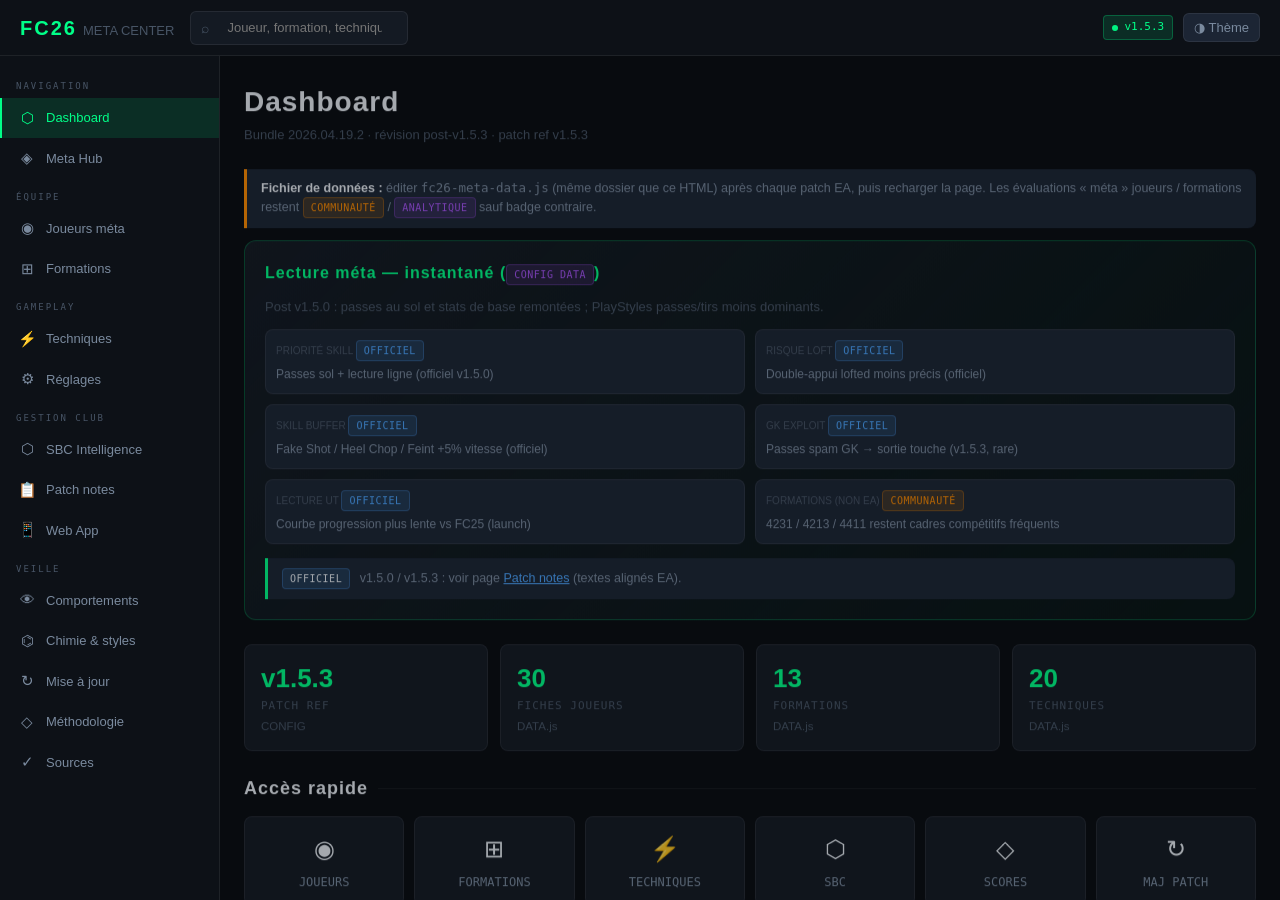
==== index.html @ 1b9f7b13 "Add index.html for GitHub Pages root" ====
<!DOCTYPE html>
<html lang="fr">
<head>
<meta charset="UTF-8">
<meta name="viewport" content="width=device-width, initial-scale=1.0">
<meta http-equiv="refresh" content="0;url=fc26-meta-command-center.html">
<title>FC26 Meta — redirection</title>
<link rel="canonical" href="fc26-meta-command-center.html">
</head>
<body style="font-family:system-ui,sans-serif;background:#0d1117;color:#e8edf3;padding:2rem">
  <p>Chargement de l’application…</p>
  <p><a href="fc26-meta-command-center.html" style="color:#4da6ff">Ouvrir FC26 Meta Command Center</a></p>
</body>
</html>
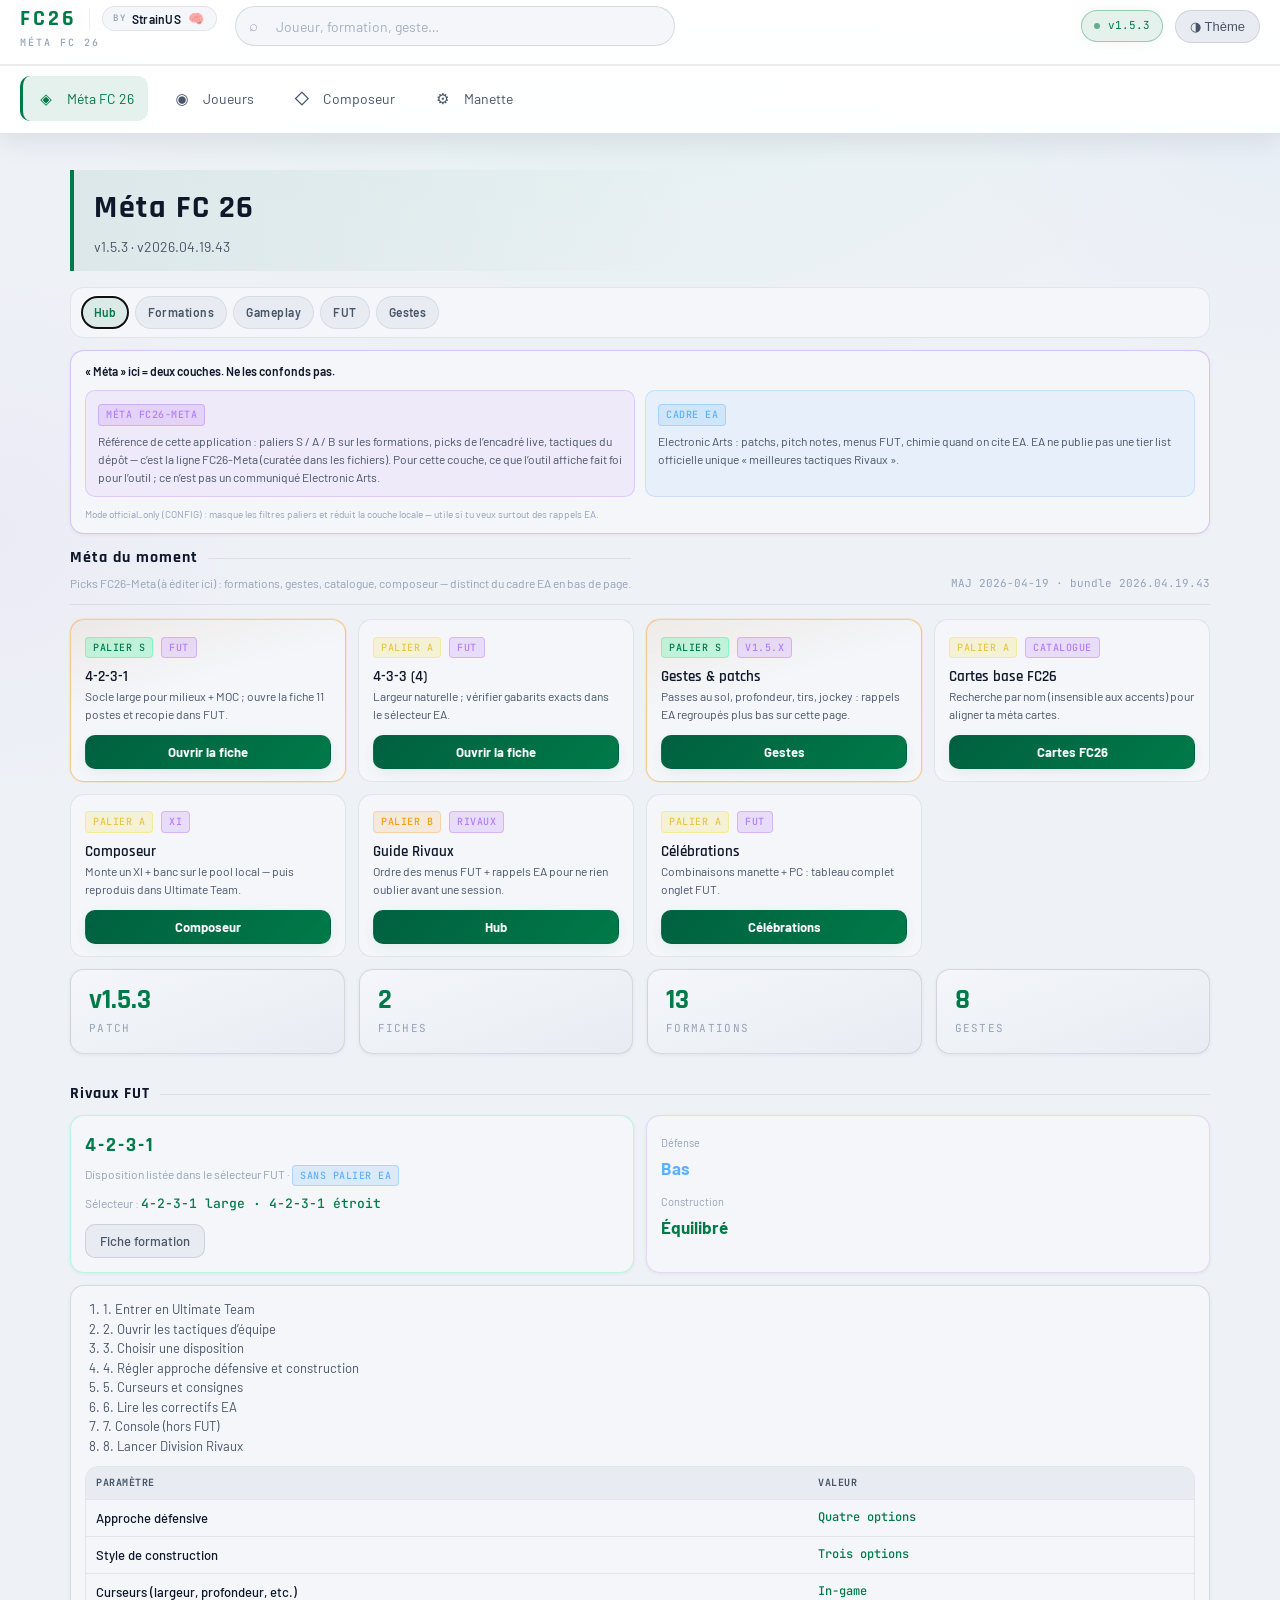
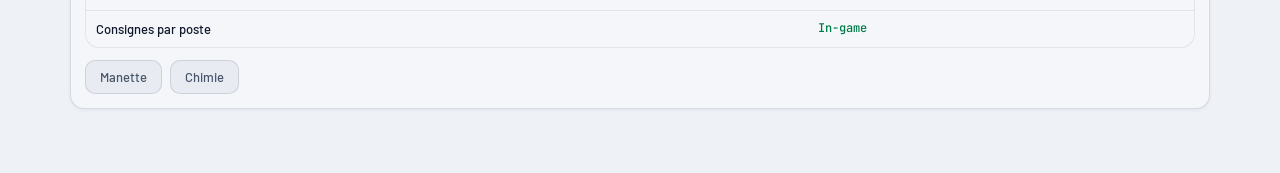
==== commit ed994ce4: "chore: hub onglets, charte méta app, célébrations et dépôt assets Synchronise ?v= avec CONFIG.bundle" ====
--- a/index.html
+++ b/index.html
@@ -2,7 +2,8 @@
 <html lang="fr">
 <head>
 <meta charset="UTF-8">
-<meta name="viewport" content="width=device-width, initial-scale=1.0">
+<meta name="viewport" content="width=device-width, initial-scale=1.0, viewport-fit=cover">
+<meta name="color-scheme" content="dark light">
 <meta http-equiv="refresh" content="0;url=fc26-meta-command-center.html">
 <title>FC26 Meta — redirection</title>
 <link rel="canonical" href="fc26-meta-command-center.html">
